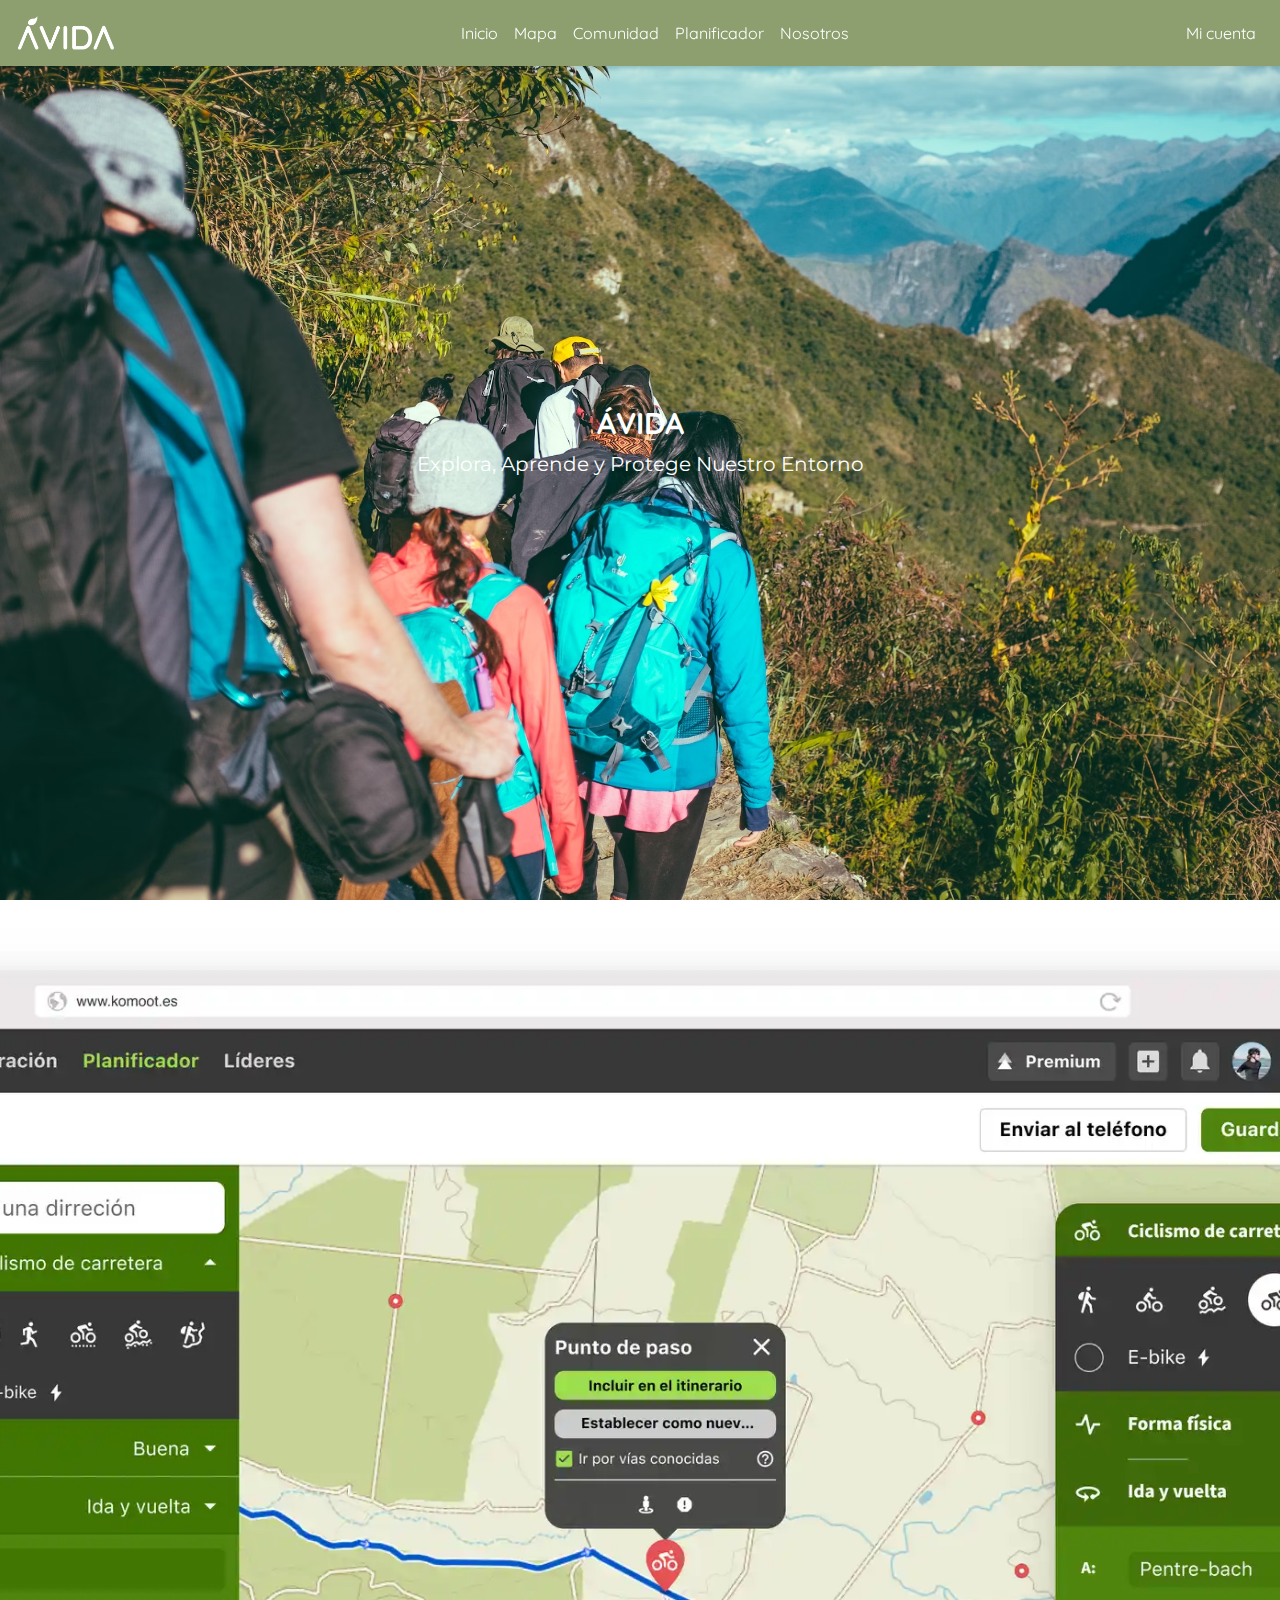
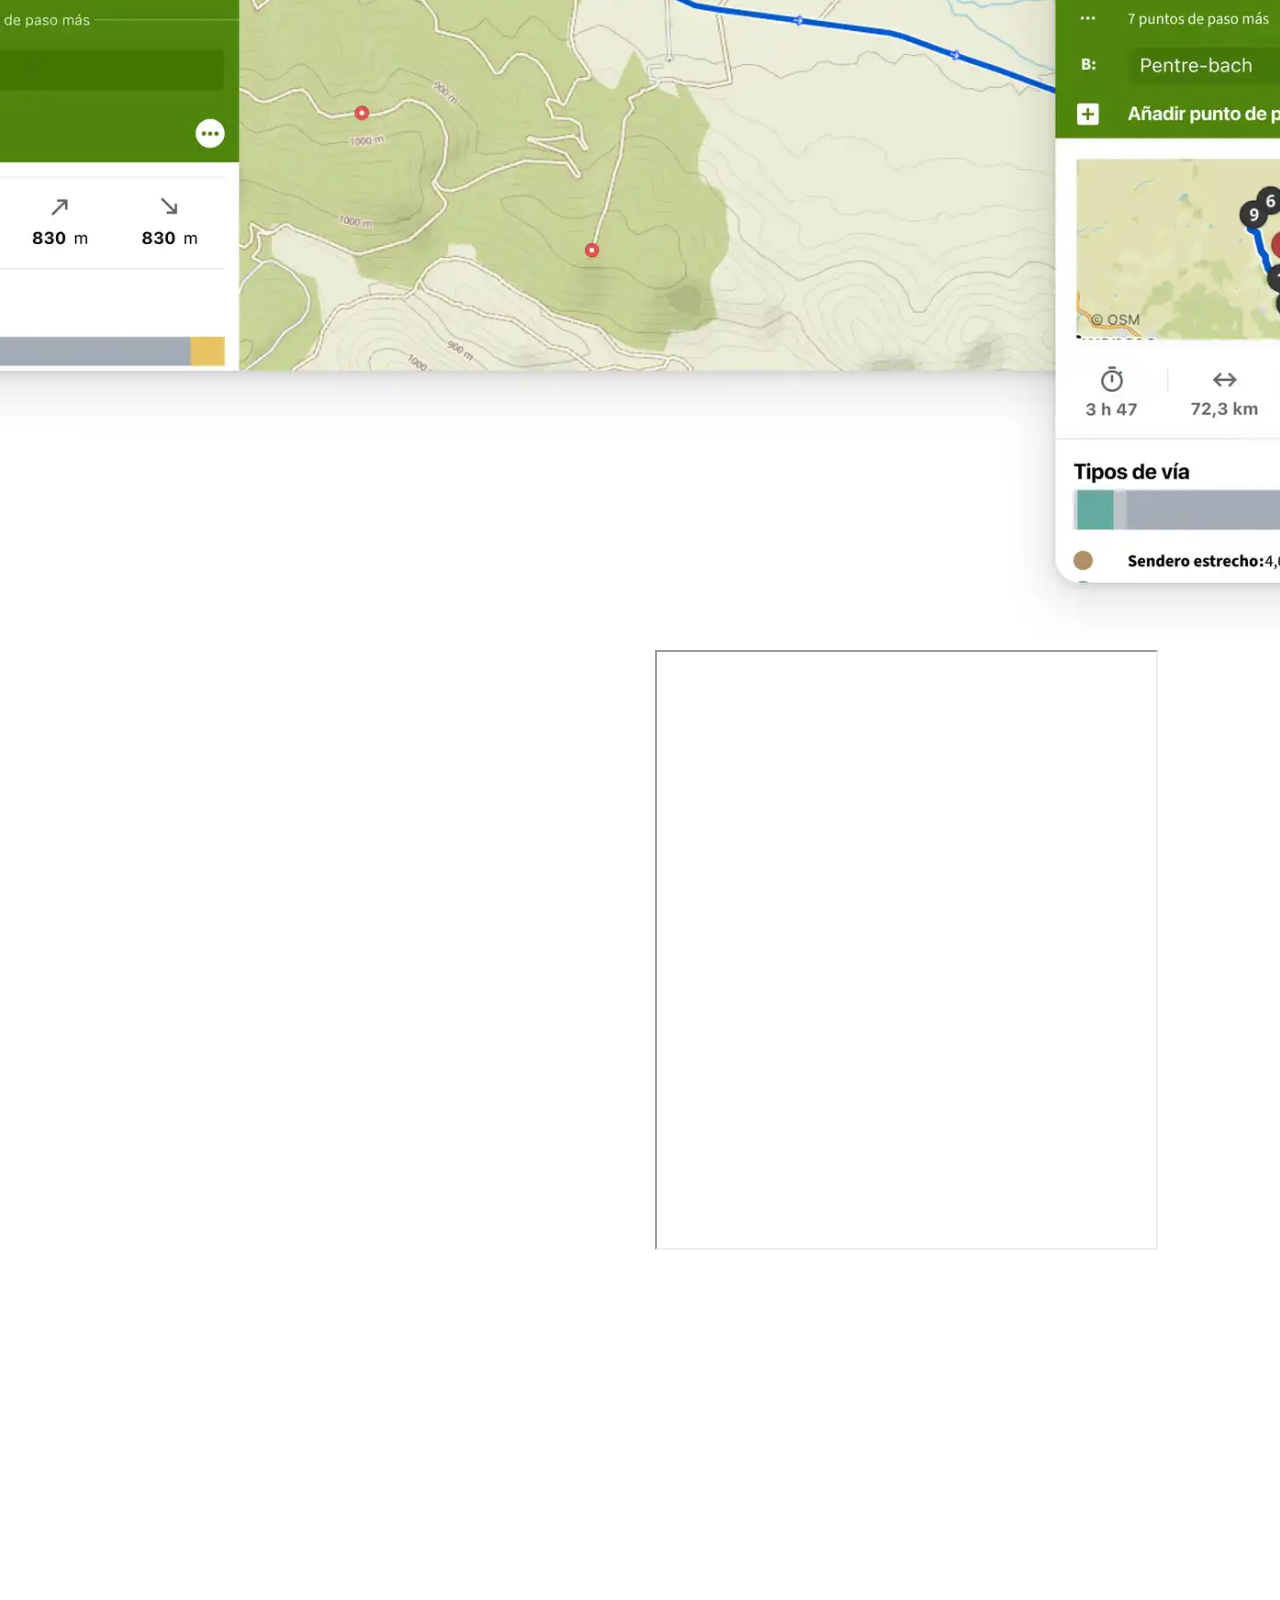
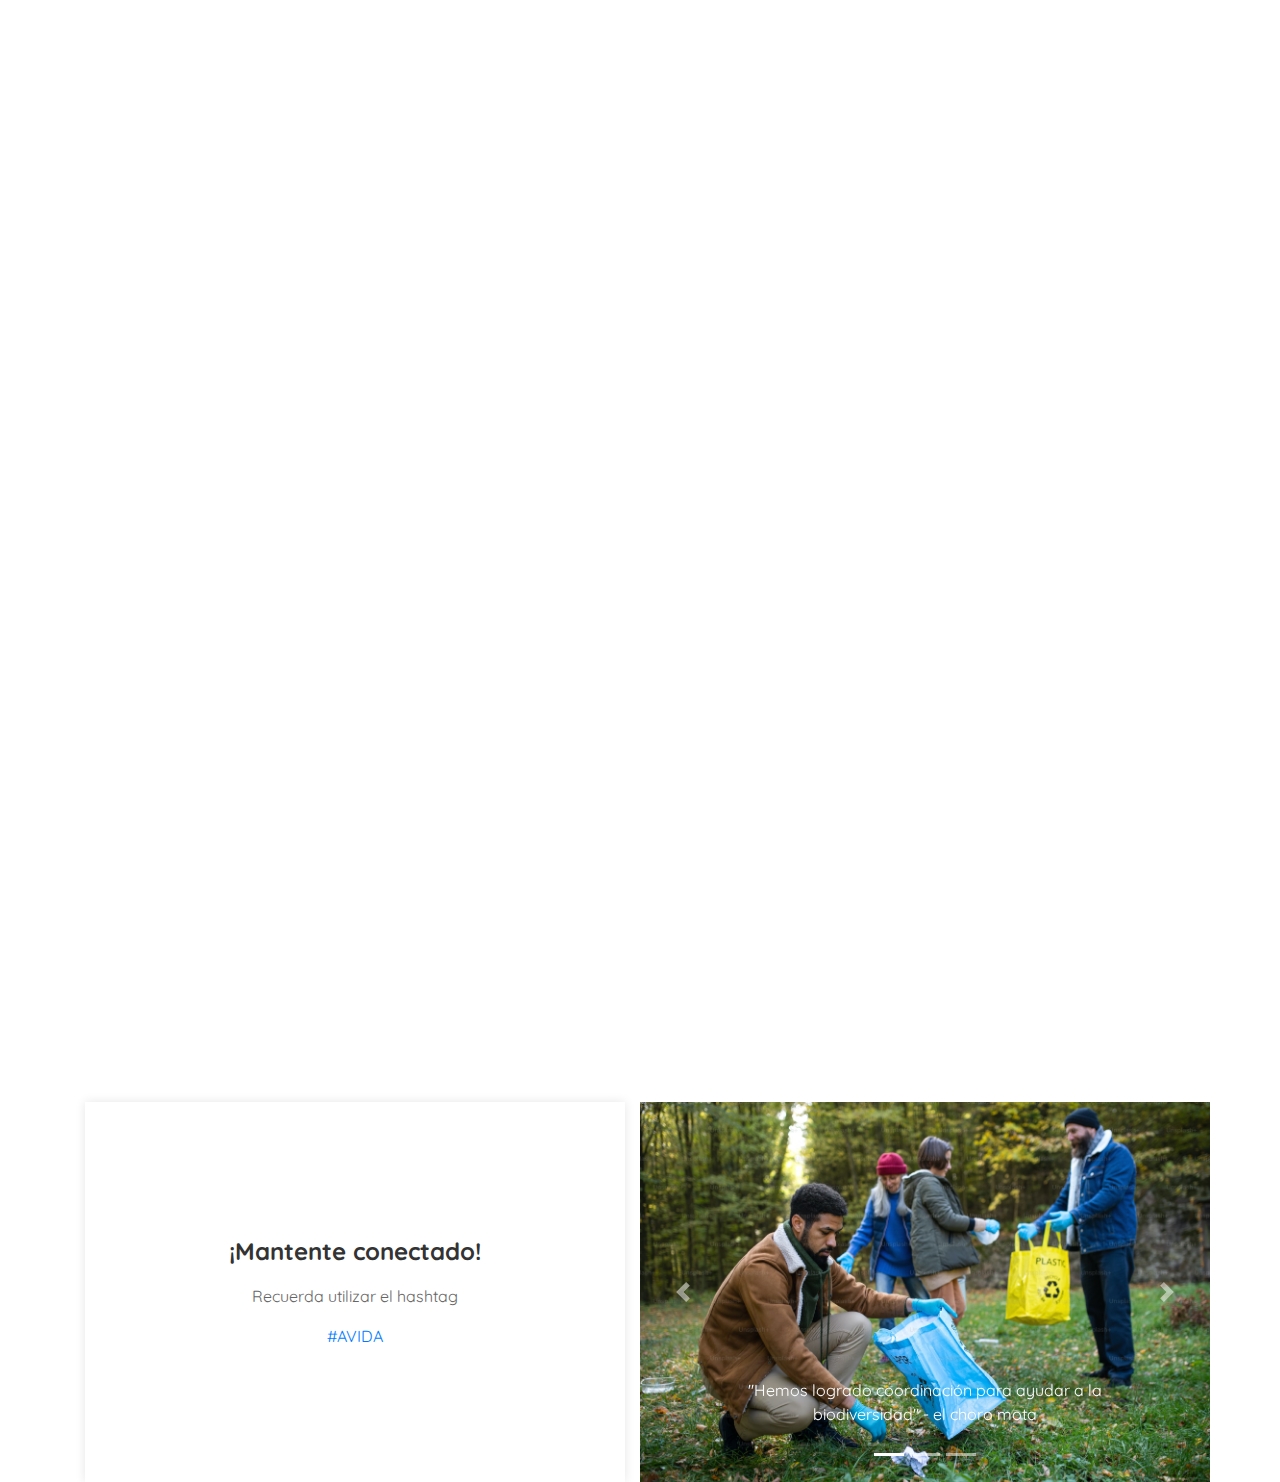
==== index.html @ 9098d7c5 "test1" ====
<!DOCTYPE html>
<html lang="es">
  <head>
    <meta charset="UTF-8" />
    <meta name="viewport" content="width=device-width, initial-scale=1.0" />
    <title>ÁVIDA</title>
    <link
      rel="stylesheet"
      href="https://maxcdn.bootstrapcdn.com/bootstrap/4.5.2/css/bootstrap.min.css"
    />
    <link rel="preconnect" href="https://fonts.googleapis.com" />
    <link rel="preconnect" href="https://fonts.gstatic.com" crossorigin />
    <script src="https://code.jquery.com/jquery-3.5.1.slim.min.js"></script>
    <script src="https://cdn.jsdelivr.net/npm/@popperjs/core@2.5.3/dist/umd/popper.min.js"></script>
    <script src="https://maxcdn.bootstrapcdn.com/bootstrap/4.5.2/js/bootstrap.min.js"></script>
    <!-- mapa -->
    <script src="https://api.mapbox.com/mapbox-gl-js/v2.6.1/mapbox-gl.js"></script>
    <link
      href="https://api.mapbox.com/mapbox-gl-js/v2.6.1/mapbox-gl.css"
      rel="stylesheet"
    />

    <link
      href="https://fonts.googleapis.com/css2?family=Montserrat:ital,wght@0,300;0,400;0,500;0,600;1,400;1,700&family=Quicksand:wght@300;400;500;600;700&display=swap"
      rel="stylesheet"
    />
    <link rel="stylesheet" href="styles.css" />
    <!-- Estilos para mi cuenta -->
    <link rel="stylesheet" href="Micuenta.css" />
  </head>
  <body>
    <nav
      class="navbar navbar-expand-lg navbar-light navbar-custom navbar-verde"
    >
      <a class="navbar-brand" href="#">
        <img src="/img/Avida.png" alt="Logo" style="max-height: 40px" />
      </a>
      <button
        class="navbar-toggler"
        type="button"
        data-toggle="collapse"
        data-target="#navbarNav"
        aria-controls="navbarNav"
        aria-expanded="false"
        aria-label="Toggle navigation"
      >
        <span class="navbar-toggler-icon"></span>
      </button>
      <div class="collapse navbar-collapse" id="navbarNav">
        <ul class="navbar-nav mx-auto">
          <li class="nav-item active">
            <a class="nav-link" href="#">Inicio</a>
          </li>
          <li class="nav-item">
            <a class="nav-link" href="#mapa">Mapa</a>
          </li>
          <li class="nav-item">
            <a class="nav-link" href="#comunidad">Comunidad</a>
          </li>
          <li class="nav-item">
            <a class="nav-link" href="#planner">Planificador</a>
          </li>
          <li class="nav-item">
            <a class="nav-link" href="#nosotros">Nosotros</a>
          </li>
        </ul>
        <ul class="navbar-nav">
          <li class="nav-item">
            <a class="nav-link" href="#" id="myAccountBtn">Mi cuenta</a>
            <!-- Enlace para mostrar el modal -->
          </li>
        </ul>
      </div>
    </nav>

    <div class="container-fluid">
      <section
        class="row justify-content-center align-items-center"
        style="
          background-image: url('/img/walkppl.avif');
          background-size: cover;
          background-repeat: no-repeat;
          background-position: center;
          height: 100vh;
        "
      >
        <div class="col-md-6 text-center">
          <h1 id="logo-text">ÁVIDA</h1>
          <p id="slogan-text">Explora, Aprende y Protege Nuestro Entorno</p>
        </div>
      </section>

      <!-- Sección de Enciclopedia con imagen de fondo -->
      <section
        id="planner"
        class="row py-10"
        style="
          background-image: url('/img/planner1.webp');
          background-size: cover;
          background-repeat: no-repeat;
          background-position: center;
          height: 150vh;
        "
      >
        <div class="container">
          <!-- Aquí puedes agregar la galería de animales -->
        </div>
      </section>

      <!-- Sección de Mapa con imagen de fondo -->
      <section class="row">
        <!-- Botonera a la izquierda -->
        <div class="col-md-6">
          <!-- Contenido de la botonera aquí -->
        </div>

        <!-- Mapa a la derecha -->
        <div class="col-md-5">
          <iframe
            id="mapa"
            src="mapa.html"
            width="100%"
            height="600px"
          ></iframe>
          <div id="map" style="height: 500px"></div>
        </div>
      </section>

      <!-- Sección de Nosotros con imagen de fondo -->
      <section
        id="nosotros"
        class="row py-5"
        style="
          background-image: url('nosotros-bg.jpg');
          background-size: cover;
          background-repeat: no-repeat;
          background-position: center;
          height: 100vh;
        "
      >
        <div class="container">
          <!-- Aquí puedes agregar fotos de las 5 personas -->
        </div>
      </section>
    </div>

    <!-- Modal para Iniciar sesión o Crear cuenta -->
    <div id="accountModal" class="modal">
      <div class="modal-content">
        <span class="close" id="closeModal">&times;</span>
        <h2 class="modal-header">Registrar o Iniciar sesión</h2>
        <form>
          <div class="form-group">
            <label for="email">Correo Electrónico:</label>
            <input
              type="email"
              class="form-control"
              id="email"
              placeholder="Ingresa tu correo electrónico"
              required
            />
          </div>
          <div class="form-group">
            <label for="password">Contraseña:</label>
            <input
              type="password"
              class="form-control"
              id="password"
              placeholder="Ingresa tu contraseña"
              required
            />
          </div>
          <button type="submit" class="btn btn-primary">Iniciar Sesión</button>
        </form>
        <p>O inicia sesión con:</p>
        <button type="button" class="btn btn-danger">Google</button>
      </div>
    </div>

    <!-- Carrusel de imágenes en la sección de comunidad -->
    <section id="comunidad" class="row py-8 mt-10">
      <div class="container">
        <h2>Nuestra Comunidad</h2>
        <div class="row">
          <div class="col-md-6">
            <!-- Cuadro blanco con opción tipo Instagram -->

            <div class="white-box">
              <h3>¡Mantente conectado!</h3>
              <p>Recuerda utilizar el hashtag</p>
              <a href="https://www.instagram.com/tu_cuenta_instagram">#AVIDA</a>

              <div class="instagram-option"></div>
            </div>
          </div>
          <div class="col-md-6">
            <!-- Carrusel de imágenes -->
            <div id="imageCarousel" class="carousel slide" data-ride="carousel">
              <ul class="carousel-indicators">
                <li
                  data-target="#imageCarousel"
                  data-slide-to="0"
                  class="active"
                ></li>
                <li data-target="#imageCarousel" data-slide-to="1"></li>
                <li data-target="#imageCarousel" data-slide-to="2"></li>
              </ul>
              <div class="carousel-inner">
                <!-- Primera imagen (activa por defecto) -->
                <div class="carousel-item active">
                  <img
                    src="/img/recolec.avif"
                    alt="Imagen 1"
                    class="d-block w-100"
                  />
                  <div class="carousel-caption">
                    <p>
                      "Hemos logrado coordinación para ayudar a la
                      biodiversidad" - el choro mota
                    </p>
                  </div>
                </div>
                <!-- Segunda imagen -->
                <div class="carousel-item">
                  <img
                    src="/img/run.avif"
                    alt="Imagen 2"
                    class="d-block w-100"
                  />
                  <div class="carousel-caption">
                    <p>
                      "En las mañanas nos juntamos para pequeñas corridas" - las
                      kalilas
                    </p>
                  </div>
                </div>
                <!-- Tercera imagen -->
                <div class="carousel-item">
                  <img
                    src="/img/foto.avif"
                    alt="Imagen 3"
                    class="d-block w-100"
                  />
                  <div class="carousel-caption">
                    <p>
                      "He logrado fotografiar diferentes animales de nuestra
                      fauna" - la toto
                    </p>
                  </div>
                </div>
              </div>
              <a
                class="carousel-control-prev"
                href="#imageCarousel"
                role="button"
                data-slide="prev"
              >
                <span
                  class="carousel-control-prev-icon"
                  aria-hidden="true"
                ></span>
                <span class="sr-only">Anterior</span>
              </a>
              <a
                class="carousel-control-next"
                href="#imageCarousel"
                role="button"
                data-slide="next"
              >
                <span
                  class="carousel-control-next-icon"
                  aria-hidden="true"
                ></span>
                <span class="sr-only">Siguiente</span>
              </a>
            </div>
          </div>
        </div>
      </div>
    </section>

    <!-- Incluye el archivo JavaScript externo -->
    <script src="Micuenta.js"></script>
    <script src="mapa.js"></script>
  </body>
</html>
---- styles.css ----
/* Variables */
:root {
  --gris: #f4f4f4;
  --verdeClaro: #b2bd96;
  --verde: #8d9f6f;
  --verdeLimon: #929747;
  --verdeOscuro: #52662b;
  --primerafuente: "Quicksand", sans-serif;
  --segundafuente: "Montserrat", sans-serif;
}

.navbar-custom {
  background-color: var(--verde);
  position: fixed;
  top: 0;
  left: 0;
  width: 100%;
  z-index: 1000; /* Valor alto de z-index para asegurarse de que esté por encima del contenido */
  box-shadow: 0 2px 4px rgba(0, 0, 0, 0.1); /* Sombra suave debajo de la barra de navegación */
}

/* Estilos globales */
body {
  font-family: var(--primerafuente);
  font-size: 1rem;
  color: #fff;
  margin: 0;
  background-color: #fff; /* Cambia el color de fondo del cuerpo a blanco */
}

/* Cambiar el color de texto del menú de navegación a blanco */
.navbar-nav .nav-link {
  color: #fff !important;
}

/* Estilo para el navbar verde */
.navbar-custom {
  background-color: var(--verde);
  position: fixed;
  top: 0;
  left: 0;
  width: 100%;
  z-index: 1000;
  box-shadow: 0 2px 4px rgba(0, 0, 0, 0.1);
}

/* Cambiar el color de texto del menú de navegación a blanco */
.navbar-nav .nav-link {
  color: #fff !important;
}

/* Cambiar el color de fondo del navegador a azul */

/* Estilo para el texto "ÁVIDA" */
/* Estilo para el contenedor del texto "ÁVIDA" y el eslogan */
#logo-slogan-container {
  display: inline-block;
  background-color: rgba(0, 0, 0, 0.5); /* Color de fondo transparente */
  color: #fff; /* Color de texto blanco */
  border-radius: 5px; /* Bordes redondeados */
  text-align: center; /* Centrar horizontalmente */
  padding: 10px; /* Espaciado interno */
}

/* Estilo para el texto "ÁVIDA" */
#logo-text {
  font-family: var(--primerafuente);
  font-weight: bold;
  font-size: 30px;
}

/* Estilo para el texto "Explora, Aprende y Protege Nuestro Entorno" */
#slogan-text {
  font-family: var(--segundafuente);
  font-size: 20px;
}

/* Estilo para el texto "Explora, Aprende y Protege Nuestro Entorno" */
#slogan-text {
  font-family: var(--segundafuente);
  font-size: 20px;
}

/* ... (Código CSS existente) ... */

/* Estilo para el cuadro blanco a la izquierda */
.white-box {
  background-color: #fff;
  padding: 20px;
  box-shadow: 0 0 10px rgba(0, 0, 0, 0.1);
  height: 100%; /* Ajusta la altura del cuadro blanco para que ocupe toda la columna */
  display: flex; /* Usa flexbox para centrar verticalmente los elementos internos */
  flex-direction: column; /* Apila los elementos internos verticalmente */
  justify-content: center; /* Centra verticalmente los elementos internos */
  align-items: center; /* Centra horizontalmente los elementos internos */
}

.white-box h3 {
  font-size: 24px;
  font-weight: bold;
  color: #333;
  margin-top: 0;
}

.white-box p {
  font-size: 16px;
  color: #666;
  margin-top: 10px;
}
.white-box p > a {
  color: red;
  text-decoration: none;
  background-color: transparent;
}

/* Estilos para la mitad derecha (carrusel) */
.col-md-6:last-child {
  position: relative; /* Asegura que los elementos internos del carrusel estén posicionados correctamente */
  padding: 0; /* Elimina el espacio interno de la columna */
  overflow: hidden; /* Oculta cualquier contenido que se desborde del carrusel */
}

/* Estilo para el contenedor del carrusel */
.carousel-container {
  height: 100%; /* Ajusta la altura para que coincida con el cuadro blanco */
}
---- Micuenta.css ----
/* Estilo de la cuenta */
.modal {
  display: none;
  position: fixed;
  z-index: 1;
  left: 0;
  top: 0;
  width: 100%;
  height: 100%;
  background-color: rgba(0, 0, 0, 0.4);
}

/* Estilo para el contenido del mi cuenta */
.modal-content {
  background-color: var(--verde); /* Cambia al color verde que desees */
  margin: 10% auto;
  padding: 20px;
  border: 1px solid #888;
  width: 60%; /* Cambia el ancho del rectángulo */
  max-width: 400px; /* Cambia el ancho máximo si es necesario */
  text-align: center;
}

/* Estilo para el botón de cerrar */
.close {
  color: #fff; /* Cambia al color de texto que desees */
  float: right;
  font-size: 18px;
  font-weight: bold;
}

.close:hover,
.close:focus {
  color: #ccc; /* Cambia al color de texto al hacer hover o focus */
  text-decoration: none;
  cursor: pointer;
}

.modal-header {
  font-size: 1.5rem; /* Tamaño de fuente personalizado, ajusta según tus necesidades */
  text-align: center; /* Centrar horizontalmente el texto */
  display: flex;
  align-items: center; /* Centrar verticalmente el contenido */
  justify-content: center; /* Centrar horizontalmente el contenido */
}

/* Estilos para el bloque de texto con fondo transparente en el carrusel */
.carousel-caption-bg {
  position: absolute;
  bottom: 0;
  left: 0;
  width: 100%;
  background-color: rgba(0, 0, 0, 0.5); /* Fondo semitransparente negro */
  color: #fff; /* Color del texto */
  padding: 15px; /* Espaciado interno del bloque de texto */
  text-align: center; /* Centra el texto horizontalmente */
}

/* Añade estilos para el texto dentro del bloque */
.carousel-caption-bg p {
  margin: 0; /* Elimina el margen predeterminado del párrafo */
}
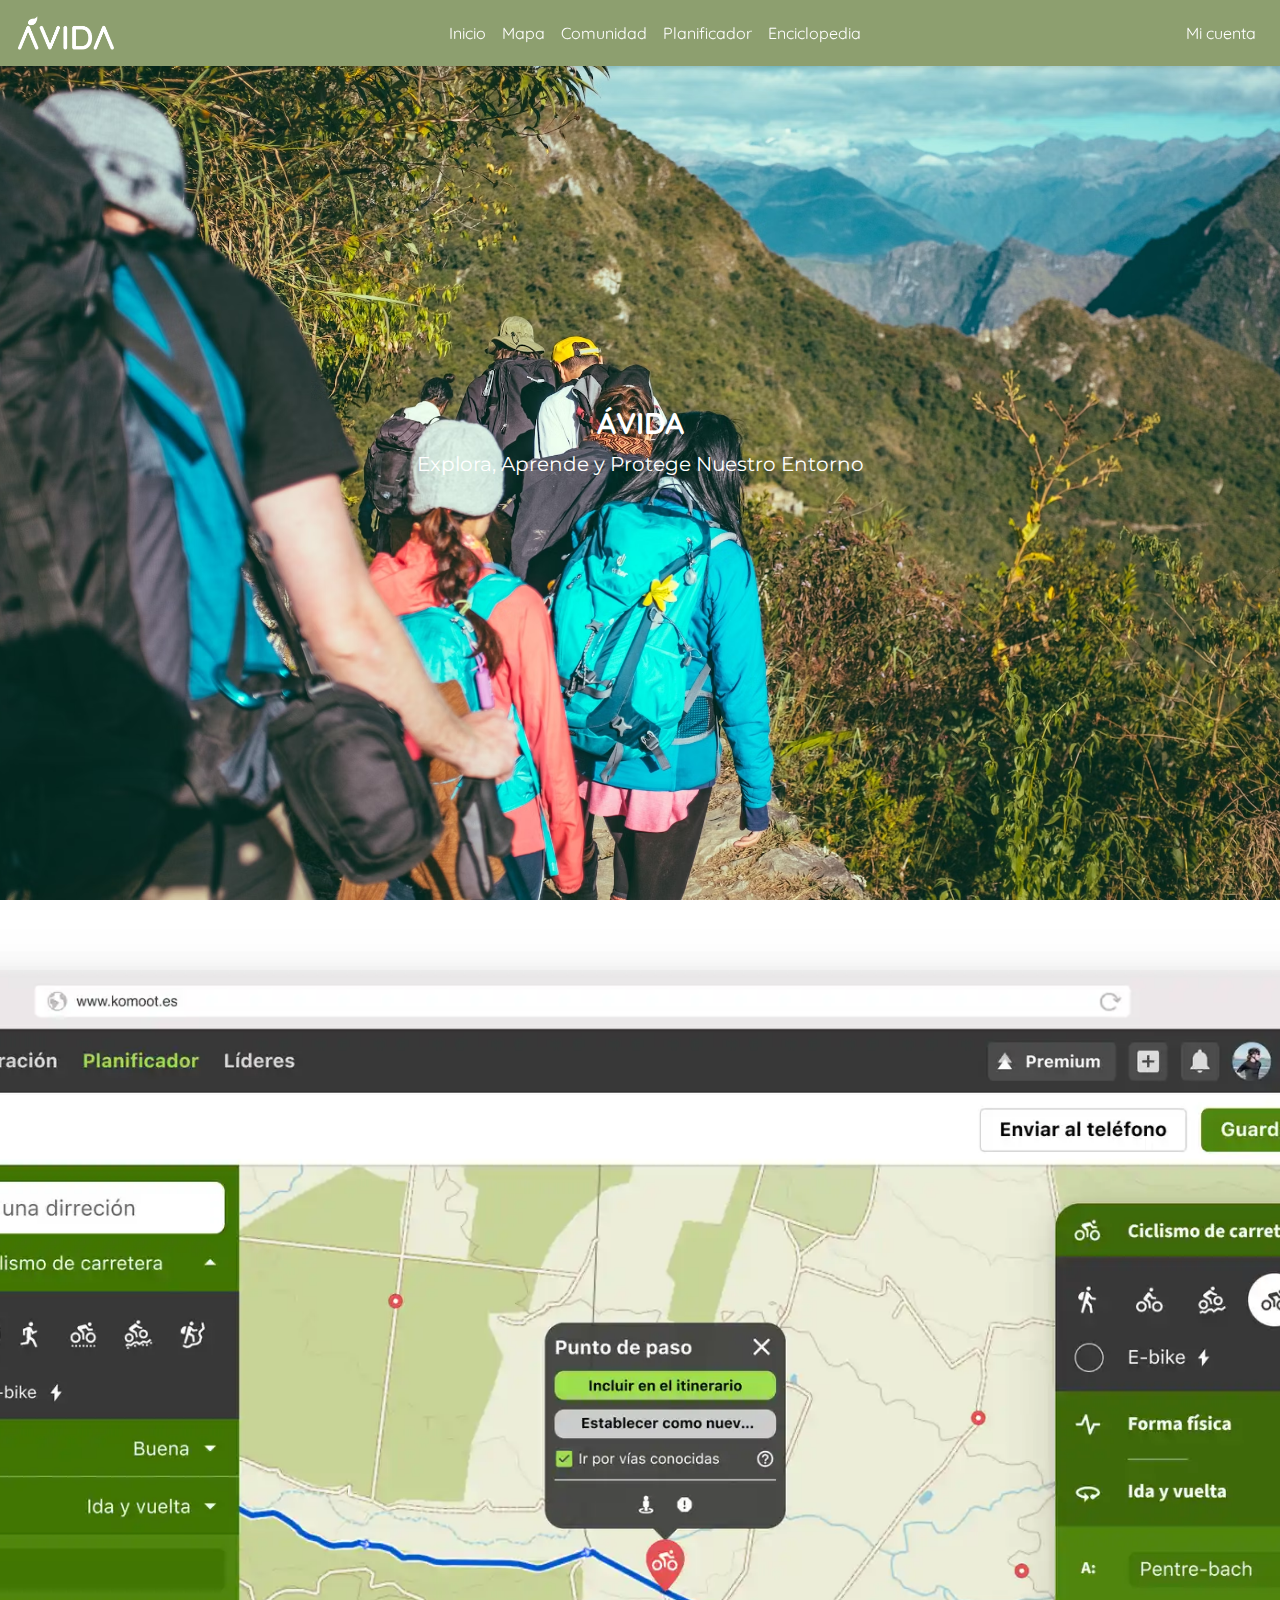
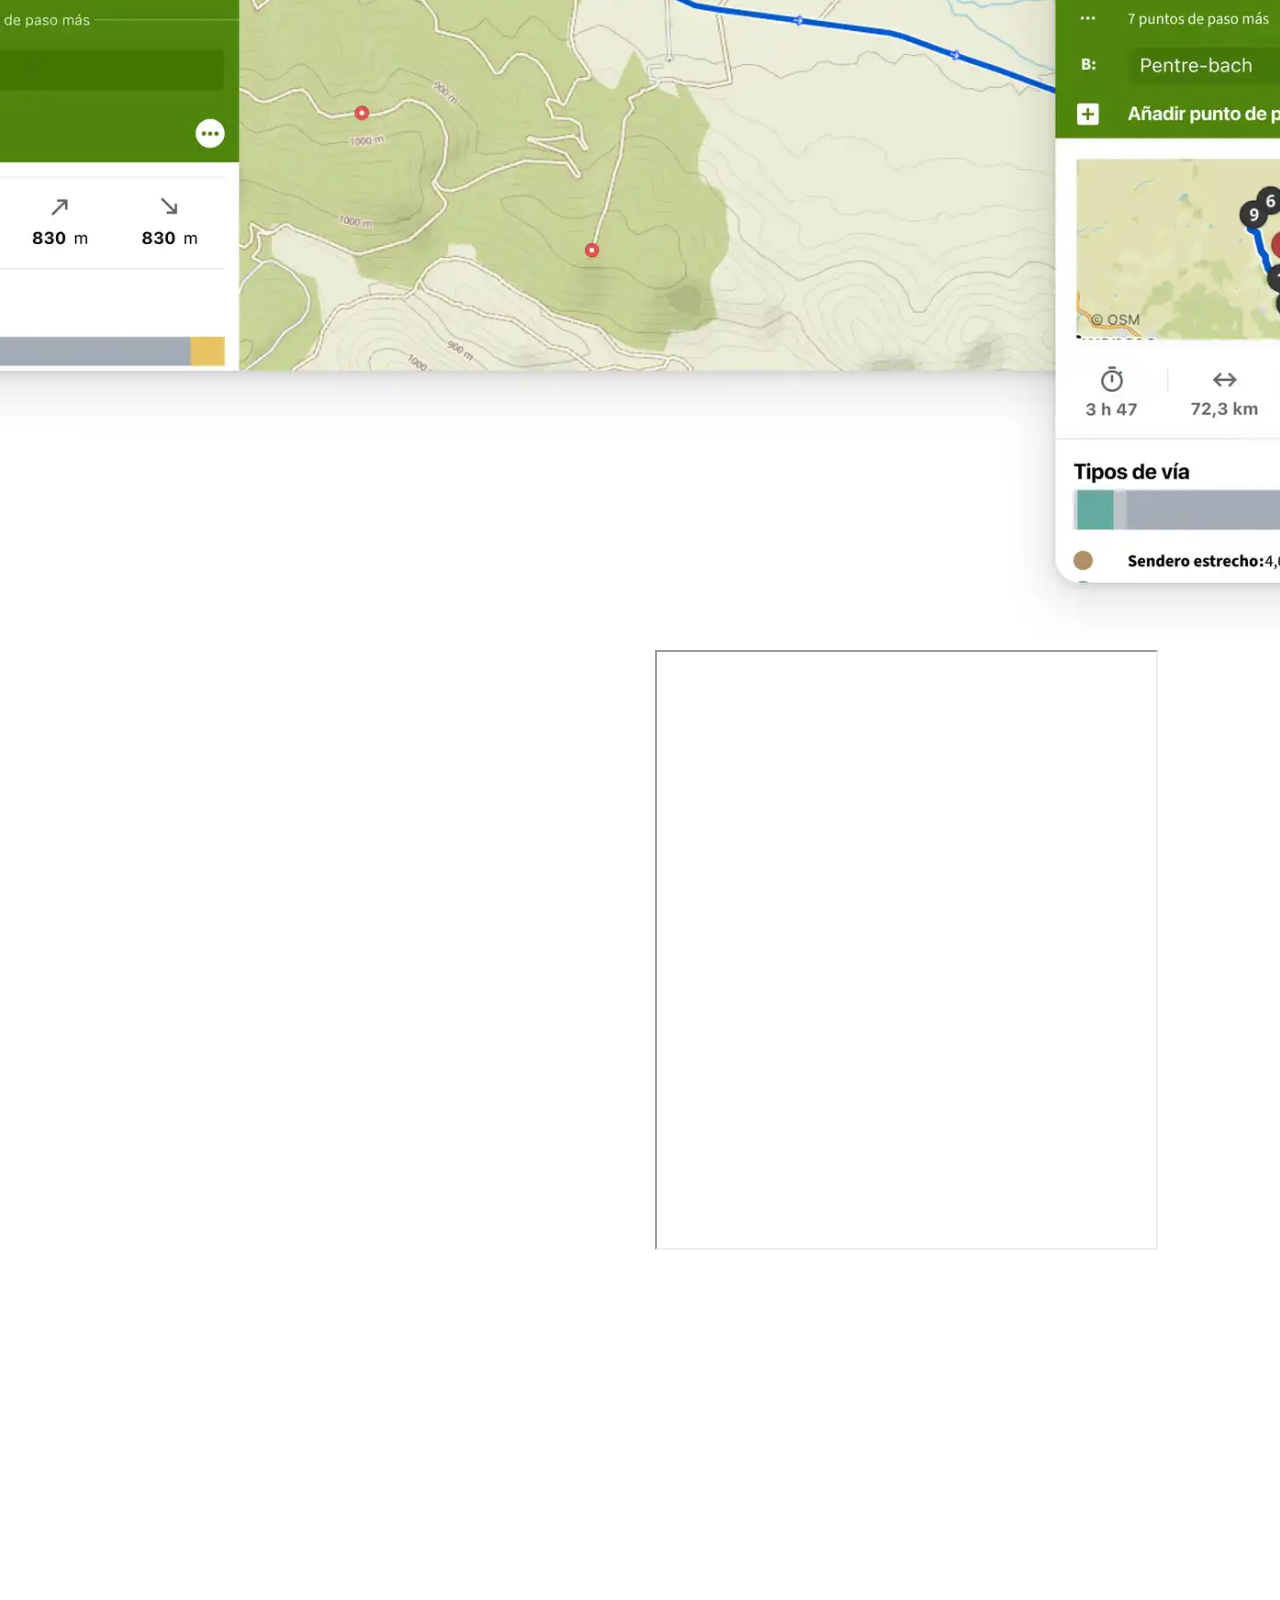
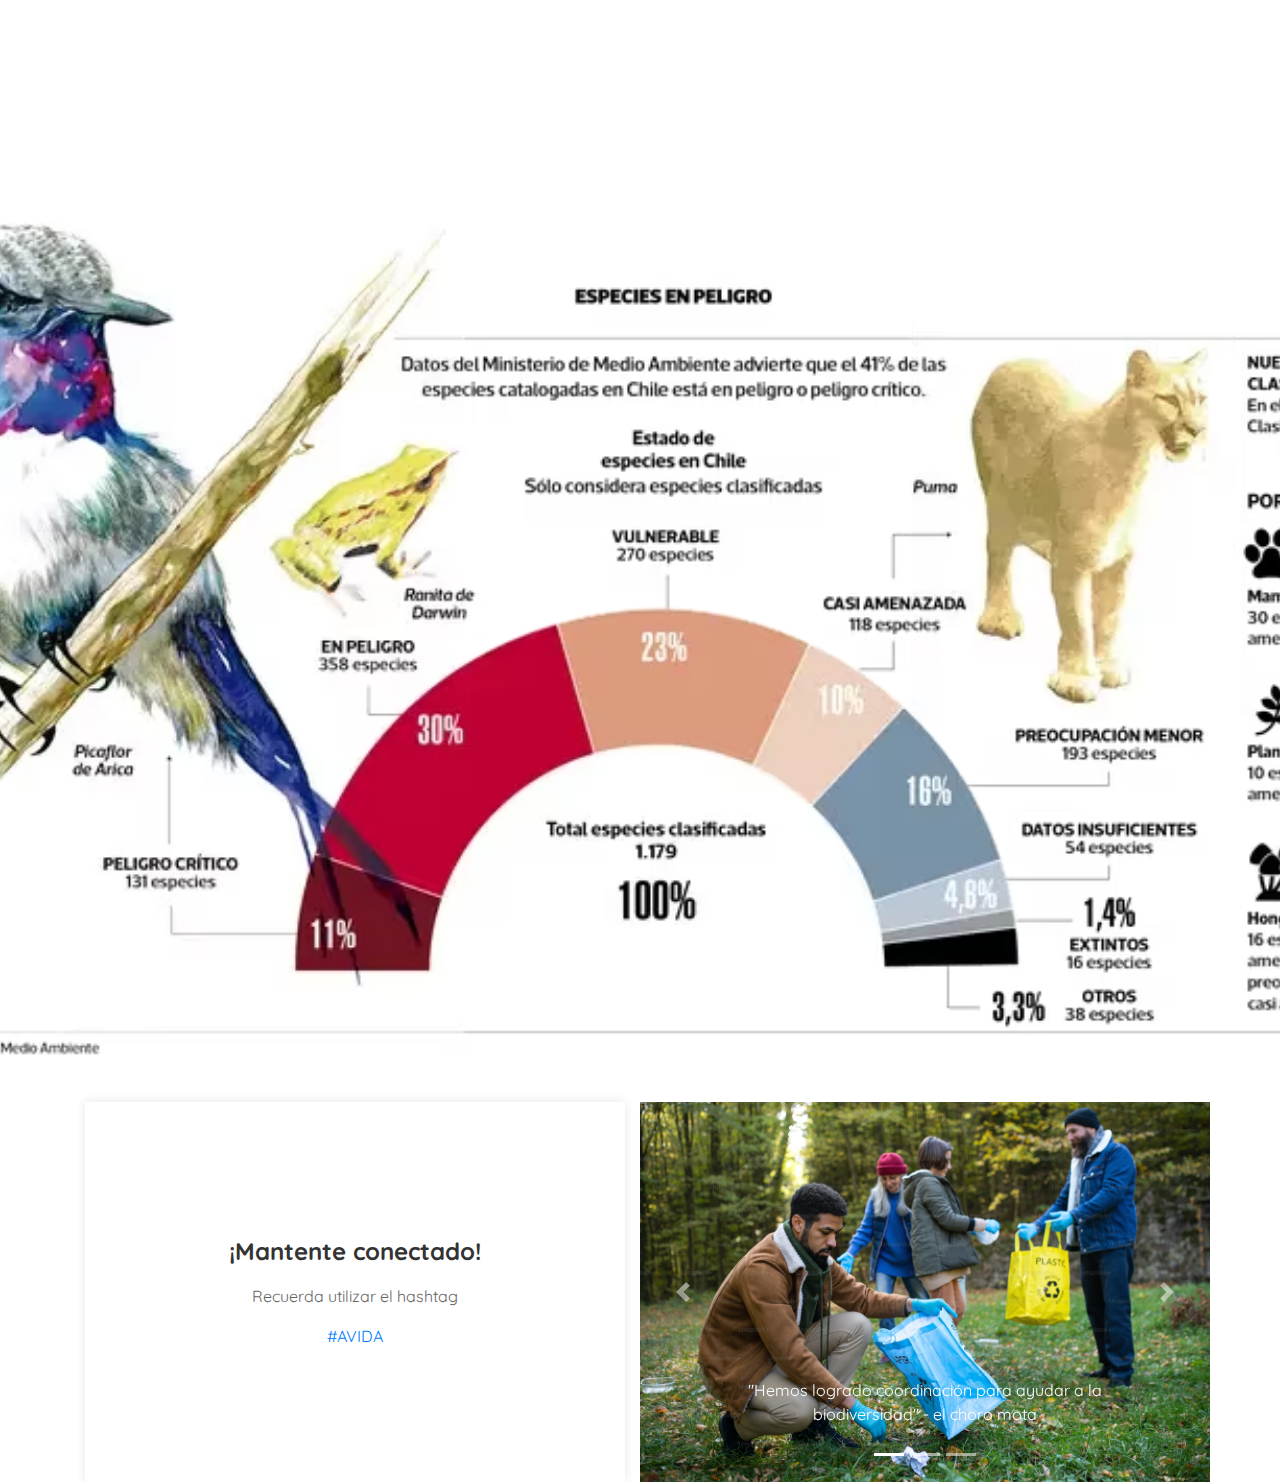
==== commit 9323c2a1: "img fix" ====
--- a/index.html
+++ b/index.html
@@ -61,7 +61,7 @@
             <a class="nav-link" href="#planner">Planificador</a>
           </li>
           <li class="nav-item">
-            <a class="nav-link" href="#nosotros">Nosotros</a>
+            <a class="nav-link" href="#nosotros">Enciclopedia</a>
           </li>
         </ul>
         <ul class="navbar-nav">
@@ -131,7 +131,7 @@
         id="nosotros"
         class="row py-5"
         style="
-          background-image: url('nosotros-bg.jpg');
+          background-image: url('/img/enciclo.avif');
           background-size: cover;
           background-repeat: no-repeat;
           background-position: center;
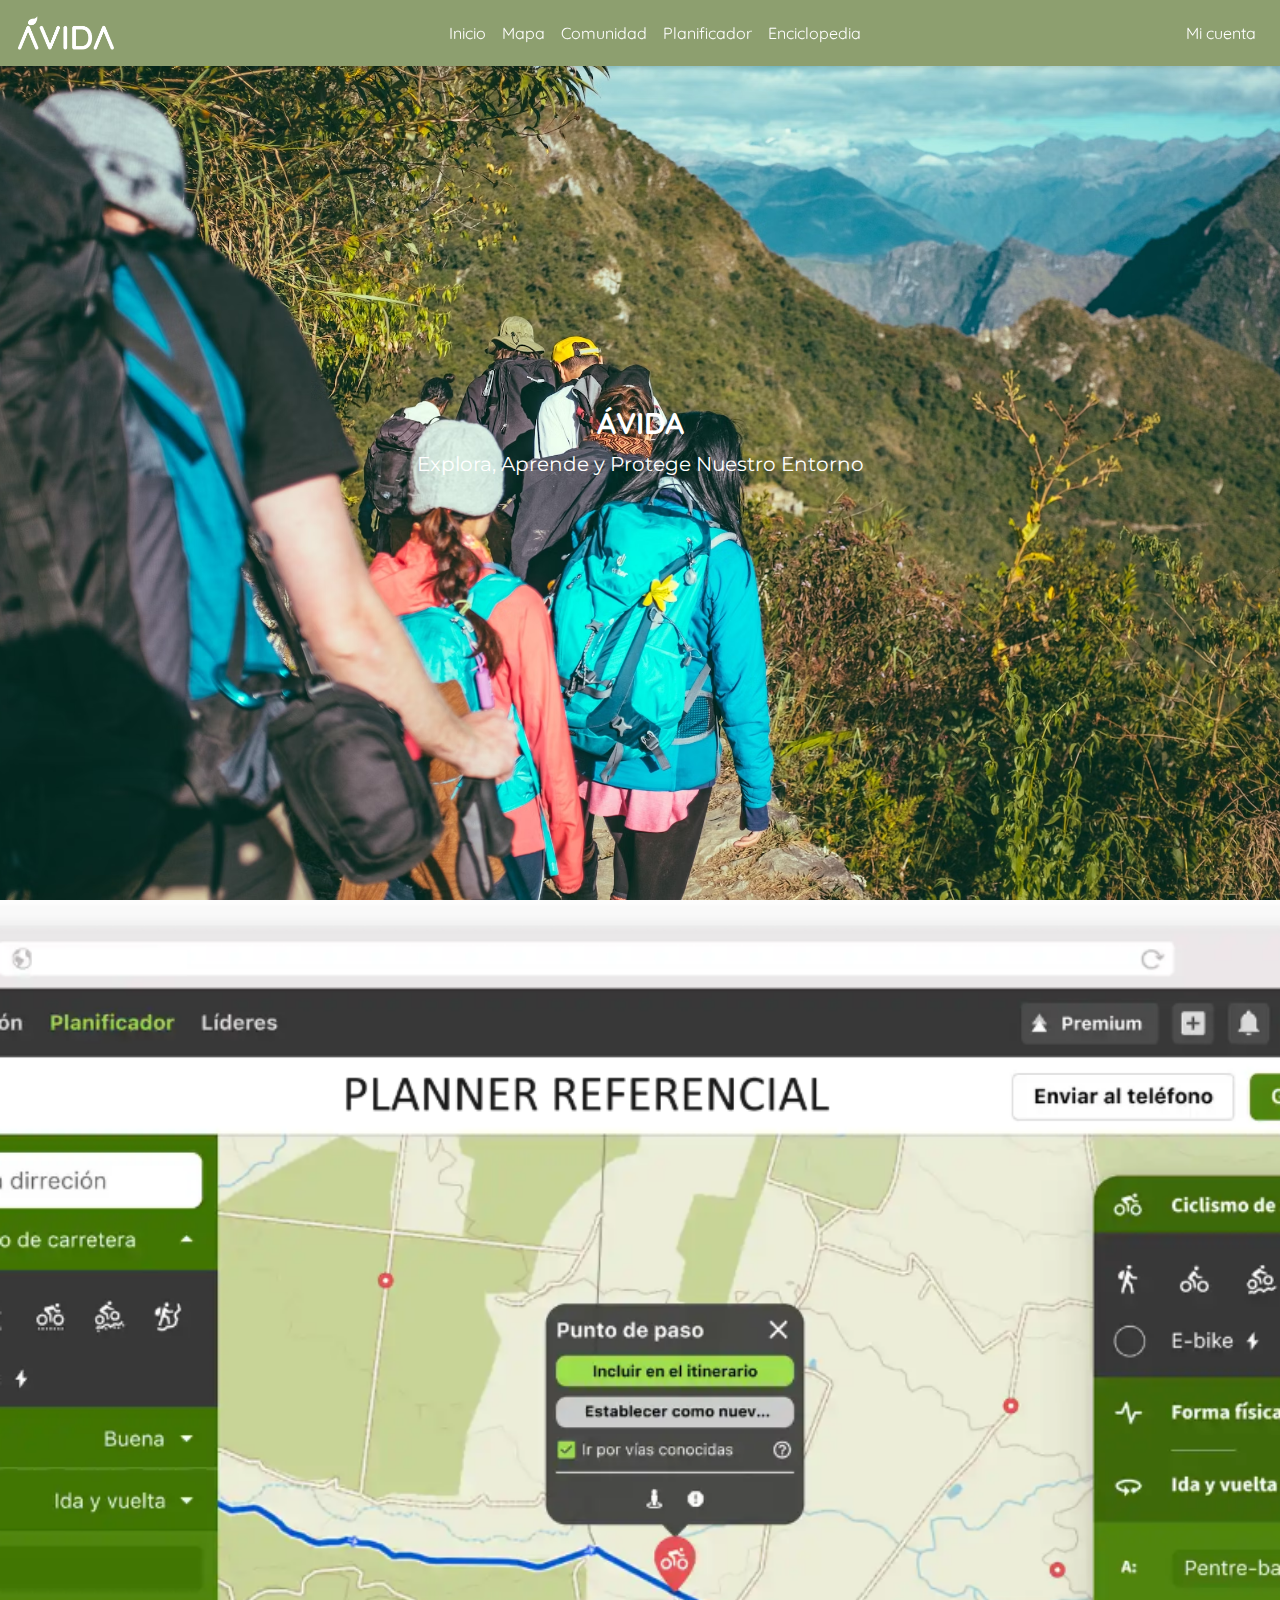
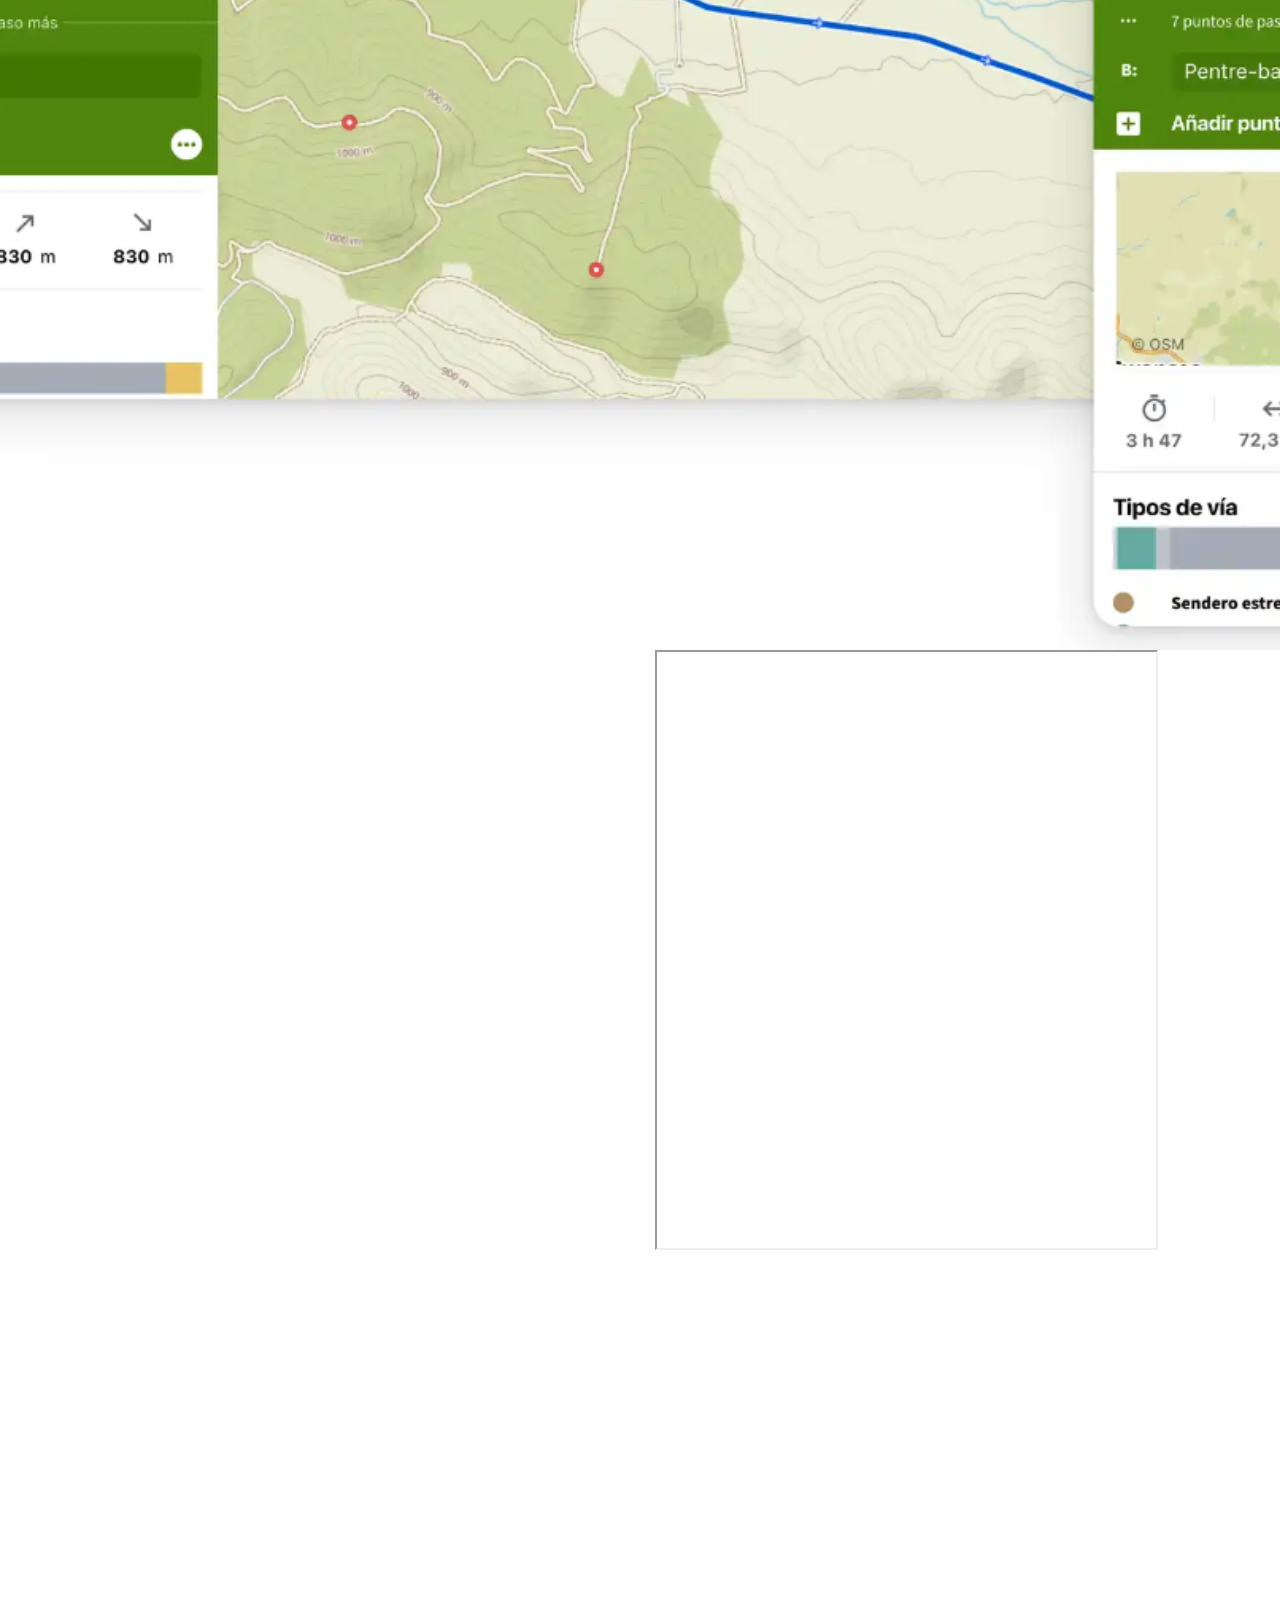
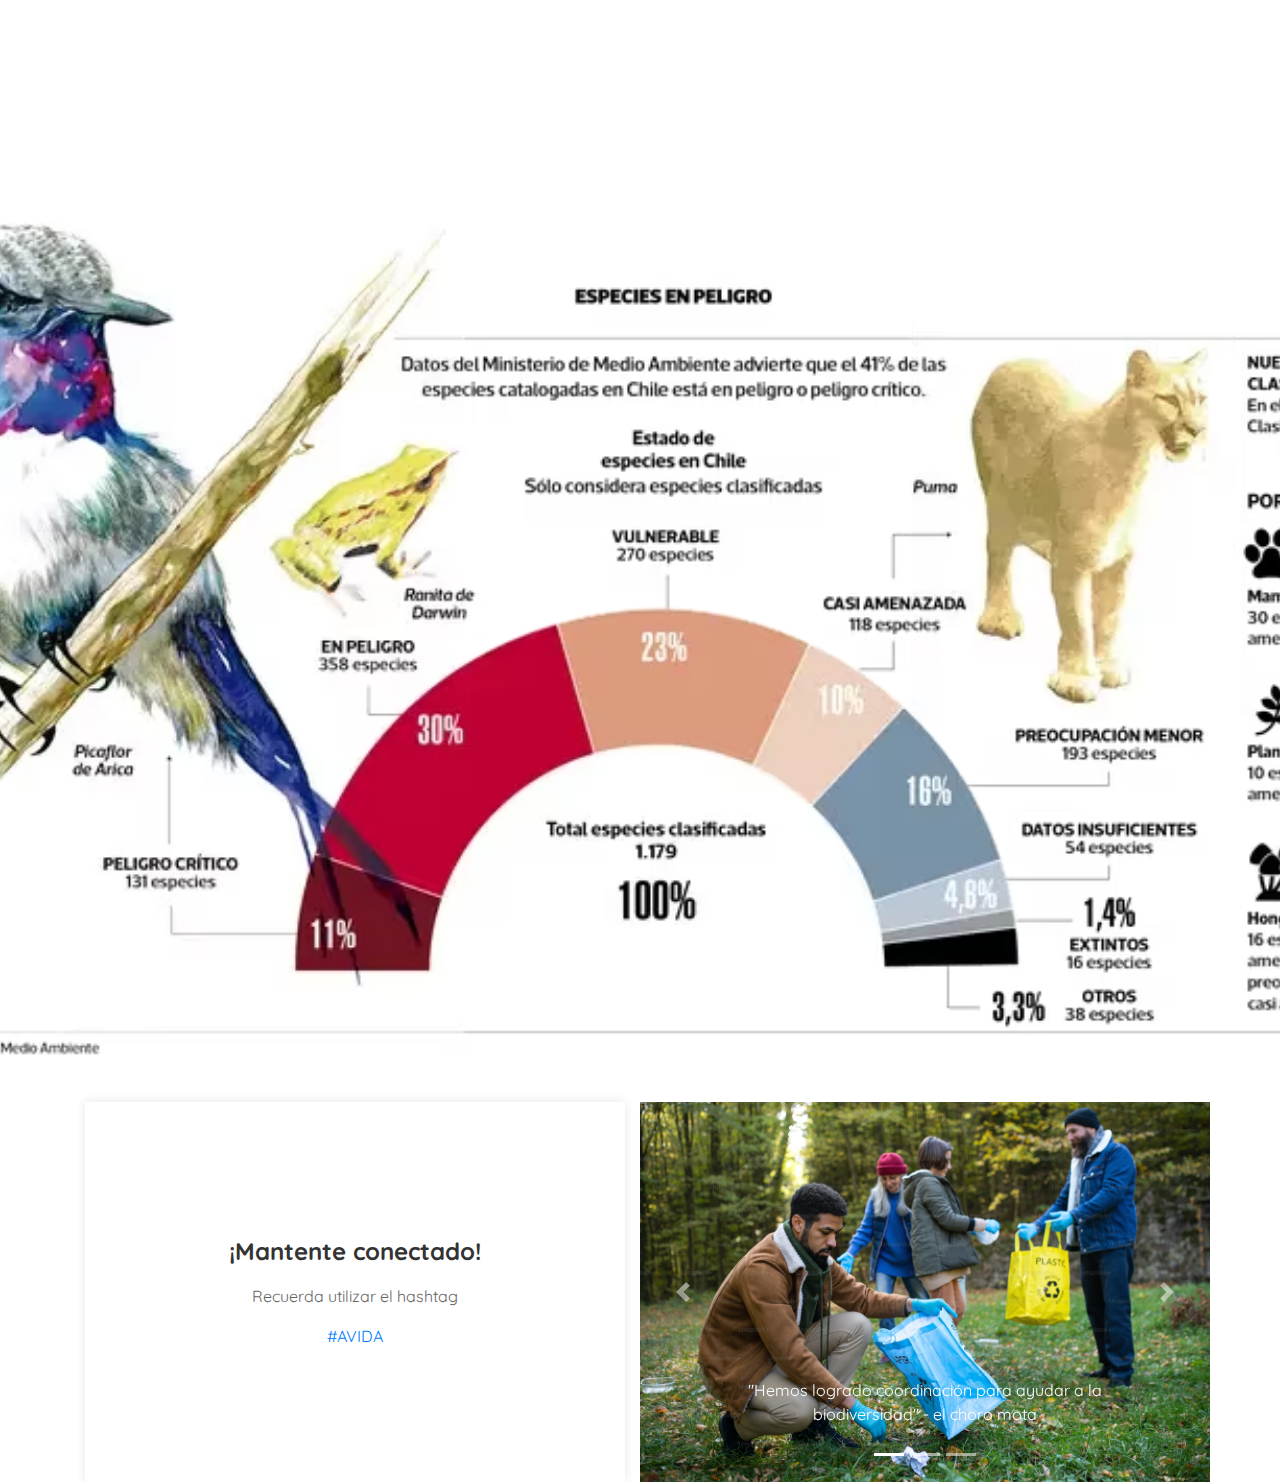
==== commit a68565ef: "img fix" ====
--- a/index.html
+++ b/index.html
@@ -95,7 +95,7 @@
         id="planner"
         class="row py-10"
         style="
-          background-image: url('/img/planner1.webp');
+          background-image: url('/img/planner1.png');
           background-size: cover;
           background-repeat: no-repeat;
           background-position: center;
